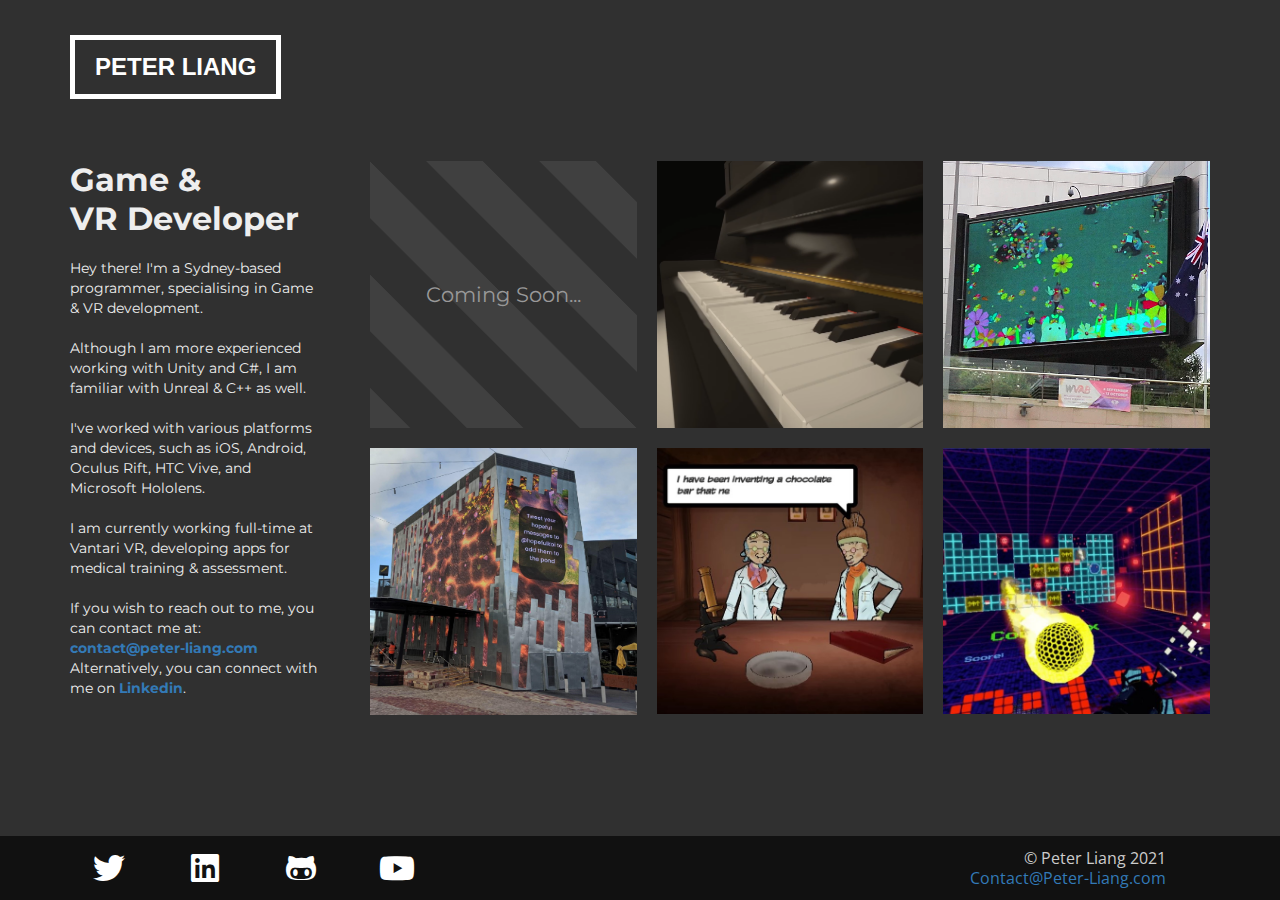
==== index.html @ 6e9f2fab "Index.html Heading now isn't weirdly separated into two parts, but is properly conjoined" ====
<!DOCTYPE html>
<html lang="en">
	<head>
		<meta charset="utf-8">
		<meta http-equiv="X-UA-Compatible" content="IE=edge">
		<meta name="viewport" content="width=device-width, initial-scale=1">
		<meta name="description" content="Homepage">
		<meta name="author" content="Peter Liang">

		<title>Peter Liang - Home</title>

		<!-- Latest compiled and minified CSS -->
		<link rel="stylesheet" href="https://maxcdn.bootstrapcdn.com/bootstrap/3.3.6/css/bootstrap.min.css">

		<!-- Custom CSS -->
		<link rel="stylesheet" href="css/footer.css" type="text/css">
		<link rel="stylesheet" href="css/theme.css" type="text/css">
		<link rel="stylesheet" href="css/index.css" type="text/css">

		<!-- Custom Fonts -->
		<link href='https://fonts.googleapis.com/css?family=Open+Sans:300italic,400italic,600italic,700italic,800italic,400,300,600,700,800' rel='stylesheet' type='text/css'>
		<link href="https://fonts.googleapis.com/css2?family=Montserrat" rel="stylesheet" type='text/css'>
		<link href="https://pro.fontawesome.com/releases/v5.14.0/css/all.css" rel="stylesheet" type="text/css">
		
	</head>
	<body>
		<div id="page-container">
			<div class="main container">
				<div id="top">
					<div id="header-box"><a href="https://peter-liang.com/"><b>PETER LIANG</b></a></div>
				</div>
				<div id="bottom">
					<div id="bottom-left">
						<div id="title">
							<div class="heading"><p><b>Game & VR Developer</b></p></div>
						</div>
						<br>
						<p>Hey there! I'm a Sydney-based programmer, specialising in Game & VR development.</p><br>
						<p>Although I am more experienced working with Unity and C#, I am familiar with Unreal & C++ as well.</p><br>
						<p>I've worked with various platforms and devices, such as iOS, Android, Oculus Rift, HTC Vive, and Microsoft Hololens.</p><br>
						<p>I am currently working full-time at Vantari VR, developing apps for medical training & assessment.</p><br>
						<p>If you wish to reach out to me, you can contact me at:</p>
						<p><b><a href="mailto:contact@peter-liang.com">contact@peter-liang.com</a></b></p>
						<p>Alternatively, you can connect with me on <a href="https://www.linkedin.com/in/catdevpete/"><b>Linkedin</b></a>.</p>
					</div>
					<div id="bottom-right">
						<div class="grid-item" onclick="">
							<a href=""><div class="placeholder"><div class="portfolio-text"><p>Coming Soon...</p></div></div></a>
							<div class="borderline"><div class="darken"><div class="portfolio-text"><p>Coming Soon...</p></div></div></div>
						</div>
						<div class="grid-item" onclick="window.location='pages/unity-midi-piano.html';">
							<a href=""><img src="img/unity-midi-piano/thumbnail.png" alt="Unity MIDI Piano"></a>
							<div class="borderline"><div class="darken"><div class="portfolio-text"><p>Unity MIDI Piano</p></div></div></div>
						</div>
						<div class="grid-item" onclick="window.location='pages/all-our-paradise.html';">
							<a href=""><img src="img/all-our-paradise/thumbnail.png" alt="All Our Paradise"></a>
							<div class="borderline"><div class="darken"><div class="portfolio-text"><p>All Our Paradise</p></div></div></div>
						</div>
						<div class="grid-item" onclick="window.location='pages/o-koi.html';">
							<a href=""><img src="img/o-koi/thumbnail.jpg" alt="Everything is going to be O-Koi"></a>
							<div class="borderline"><div class="darken"><div class="portfolio-text"><p>Everything is going to be O-Koi</p></div></div></div>
						</div>
						<div class="grid-item" onclick="window.location='pages/dr-egg.html';">
							<a href=""><img src="img/dr-egg-adventure-lab/thumbnail.jpg" alt="Dr. Egg Adventure Laboratory"></a>
							<div class="borderline"><div class="darken"><div class="portfolio-text"><p>Dr. Egg Adventure Laboratory</p></div></div></div>
						</div>
						<div class="grid-item" onclick="window.location='pages/super-pixel-smash.html';">
							<a href=""><img src="img/super-pixel-smash/thumbnail.jpg" alt="Super Pixel Smash"></a>
							<div class="borderline"><div class="darken"><div class="portfolio-text"><p>Super Pixel Smash</p></div></div></div>
						</div>
					</div>
				</div>
			</div>

			<!-- Footer -->
			<div class="footer container col-sm-12">
				<div class="row">
					<div class="col-xs-12 col-sm-8">
						<ul class="list-inline">
							<li>
								<a href="https://twitter.com/catdevpete">
									<span class="fa-stack fa-lg">
										<i class="fab fa-twitter fa-stack-1x fa-inverse"></i>
									</span>
								</a>
							</li>
							<li>
								<a href="https://www.linkedin.com/in/catdevpete/">
									<span class="fa-stack fa-lg">
										<i class="fab fa-linkedin fa-stack-1x fa-inverse"></i>
									</span>
								</a>
							</li>
							<li>
								<a href="https://github.com/catdevpete">
									<span class="fa-stack fa-lg">
										<i class="fab fa-github-alt fa-stack-1x fa-inverse"></i>
									</span>
								</a>
							</li>
							<li>
								<a href="https://www.youtube.com/channel/UCBRdVXiPVVhabqQCL9CwS6g">
									<span class="fa-stack fa-lg">
										<i class="fab fa-youtube fa-stack-1x fa-inverse"></i>
									</span>
								</a>
							</li>
						</ul>
					</div>
			
					<div class="col-xs-12 col-sm-4 copyright">
						<p>&copy; Peter Liang 2021</p>
						<p><a href="mailto:contact@peter-liang.com">Contact@Peter-Liang.com</a></p>
					</div>
				</div>
			</div>

		</div>
	</body>
</html>
---- css/footer.css ----
/* -------------------------------------------------------------------------------- */

/*	12. Footer
/* -------------------------------------------------------------------------------- */

.footer {
	margin-top: 5%;
	width: 100%;
	padding: 0 5% 0 5%;
	background-color: #111;
}

.footer .row {
	display: flex;
	align-items: center;
}

.footer .list-inline {
	display: inline-block;
	text-align: left;
	font-size: 24px;
}

.footer .fa {
	color: #ccc;
}

.footer ul, p {
	margin: 0 0 !important;
}

.copyright {
	margin-right: 50px;
	font-family: Lato, "open sans", 'Helvetica Neue', Arial, sans-serif;
	text-align: right;
	color: #ccc;
}

.copyright p {
	line-height: 20px;
	font-size: 16px;
}

@media (max-width: 900px) {
	.footer {
		padding: 0 0 0 0;
	}
	.footer .list-inline {
		display: inline-block;
		text-align: center;
		font-size: 20px;
		width: 100%;
	}
	.copyright {
		margin-right: 0;
		text-align: center;
	}
	.footer .row {
		text-align: center;
	}
}

@media (max-width: 767px) {
	.footer .row {
		display: unset;
		align-items: unset;
	}
}
---- css/theme.css ----
html {
	-ms-text-size-adjust: 100%;
	-webkit-text-size-adjust: 100%;
}

body {
	background-color: #303030;
	-ms-overflow-style: none;
	scrollbar-width: none;
}

body::-webkit-scrollbar {
	display: none;
}

@media only screen and (min-width: 986px) {
	#top {
		padding-top: 15px;
	}
}

#bottom {
	color: #eeeeee;
	font-family: 'Montserrat', 'Open Sans', 'Helvetica Neue', Arial, sans-serif;
}

.container {
	color: #dedede;
	font-family: 'Montserrat', 'Open Sans', 'Helvetica Neue', Arial, sans-serif;
}

#header-box a {
	font-family: 'open-sans', 'Helvetica Neue', Arial, sans-serif;
	font-size: 24px;
	text-decoration: none;
	color: white;
	display: inline-block;
	border-style: solid;
	border-width: 5px;
	border-color: white;
	margin-top: 20px;
	padding: 10px 20px;
	-webkit-transition: color 0.5s ease;
	-moz-transition: color 0.5s ease;
	-o-transition: color 0.5s ease;
	-ms-transition: color 0.5s ease;
	transition: color 0.5s ease;
	-webkit-transition: background-color 0.5s ease;
	-moz-transition: background-color 0.5s ease;
	-o-transition: background-color 0.5s ease;
	-ms-transition: background-color 0.5s ease;
	transition: background-color 0.5s ease;
}

#header-box a:hover {
	background: white;
	color: #303030;
}

.heading {
	font-size: 32px;
	line-height: 120%;
}

.grid-item, .portfolio-item {
	display: grid;
	cursor: pointer;
}

.grid-item a, .darken, .borderline, .portfolio-text {
	grid-area: 1 / 1;
}

.portfolio-item a, .darken, .borderline, .portfolio-text {
	grid-area: 1 / 1;
}

.portfolio-item {
	width: 100%;
	height: 157.5px;
}

.portfolio-item img {
	width: 100%;
	height: 157.5px;
	object-fit: cover;
}

.placeholder {
	width: 100%;
	height: 100%;
	color: white;
	background-image: linear-gradient(45deg, #303030 25%, #404040 25%, #404040 50%, #303030 50%, #303030 75%, #404040 75%, #404040 100%);
	background-size: 113.14px 113.14px;
}

.placeholder .portfolio-text p {
	color: #999999;
	text-decoration: none;
}

.darken {
	width: 100%;
	height: 100%;
	background-color: rgba(48, 48, 48, .75);
}

.portfolio-text {
	width: 100%;
	height: 100%;
}

.portfolio-text p {
	width: 100%;
	height: 100%;
	display: flex;
	justify-content: center;
	align-items: center;
	text-align: center;
	font-size: 1.5em;
	font-family: 'Montserrat', 'Lucida Sans', 'Lucida Sans Regular', 'Lucida Grande', 'Lucida Sans Unicode', Geneva, Verdana, sans-serif;
	padding: 10%;
}

.borderline {
	width: 100%;
	height: 100%;
	opacity: 0;
	border-style: solid;
	border-width: 3px;
	border-color: white;
	-webkit-transition: opacity 0.5s ease;
	-moz-transition: opacity 0.5s ease;
	-o-transition: opacity 0.5s ease;
	-ms-transition: opacity 0.5s ease;
	transition: opacity .5s ease;
}

.borderline:hover {
	opacity: 1;
}

@media only screen and (max-width: 985px) {
	#top {
		width: 100%;
		text-align: center;
	}
	#header-box a {
		display: inline-block;
	}
	#title {
		display: grid;
		grid-gap: 0;
		grid-template-columns: repeat(2, 1fr);
	}
	.heading {
		text-align: center;
	}
}

.customcontrols {
	font-size: 0;
}

.customcontrols figcaption {
	background: rgba(0, 0, 0, 0.6);
	display: none;
	color: #fff;
	padding: .5em;
	position: relative;
	top: -4.4rem;
	text-align: right;
	margin-bottom: -4.4rem;
}

.customcontrols figcaption a {
	text-decoration: none;
	font-size: 3.1rem;
	color: #fff;
	display: flex;
	justify-content: center;
	align-items: center;
	text-align: center;
}
---- css/index.css ----
.footer {
	position: absolute;
	bottom: 0;
}

#page-container {
	position: relative;
	min-height: 100vh;
}

.main {
	padding-bottom: 10rem;
}

#top img {
	width: 100px;
	height: 100px;
}

#top h1 {
	font-weight: 700;
}

#bottom {
	margin-top: 62px;
}

#bottom-left {
	width: 300px;
	float: left;
}

#bottom-right {
	width: 100% - 300px;
}

.grid-item {
	margin-bottom: 2rem;
}

.grid-item img {
	width: 100%;
	overflow: hidden;
}

@media only screen and (min-width: 768px) {
	#bottom-right {
		display: grid;
		grid-gap: 2rem;
		grid-template-columns: repeat(2, 1fr);
	}
	.grid-item {
		margin-bottom: 0;
	}
}

@media only screen and (max-width: 985px) {
	#bottom-right {
		clear: both;
	}
}

@media only screen and (min-width: 986px) {
	#bottom-left {
		padding-right: 50px;
	}
	#bottom-right {
		display: grid;
		grid-gap: 2rem;
		grid-template-columns: repeat(2, 1fr);
	}
	.grid-item {
		margin: 0;
	}
}

@media only screen and (max-width: 985px) {
	#bottom-left {
		width: 100%;
		margin-bottom: 20px;
	}
}

@media only screen and (min-width: 1150px) {
	#bottom-right {
		display: grid;
		grid-gap: 2rem;
		grid-template-columns: repeat(3, 1fr);
	}
	.grid-item {
		margin: 0;
	}
}
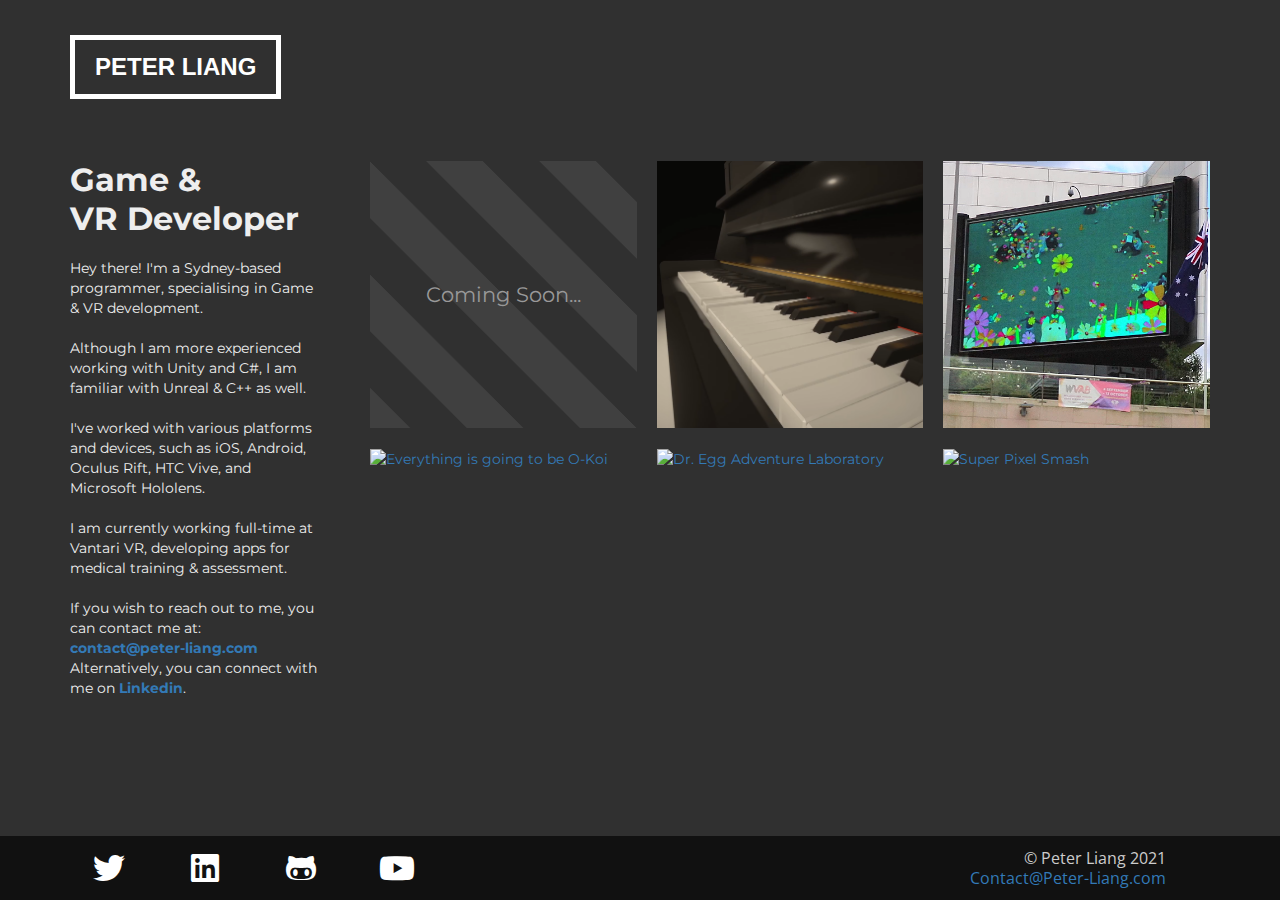
==== commit 318a0b1c: "Added modals, converted jpg images to png, and changed top button to point to index.html again" ====
--- a/index.html
+++ b/index.html
@@ -27,13 +27,11 @@
 		<div id="page-container">
 			<div class="main container">
 				<div id="top">
-					<div id="header-box"><a href="https://peter-liang.com/"><b>PETER LIANG</b></a></div>
+					<div id="header-box"><a href="index.html"><b>PETER LIANG</b></a></div>
 				</div>
 				<div id="bottom">
 					<div id="bottom-left">
-						<div id="title">
-							<div class="heading"><p><b>Game & VR Developer</b></p></div>
-						</div>
+						<div class="heading"><p><b>Game & VR Developer</b></p></div>
 						<br>
 						<p>Hey there! I'm a Sydney-based programmer, specialising in Game & VR development.</p><br>
 						<p>Although I am more experienced working with Unity and C#, I am familiar with Unreal & C++ as well.</p><br>
@@ -57,15 +55,15 @@
 							<div class="borderline"><div class="darken"><div class="portfolio-text"><p>All Our Paradise</p></div></div></div>
 						</div>
 						<div class="grid-item" onclick="window.location='pages/o-koi.html';">
-							<a href=""><img src="img/o-koi/thumbnail.jpg" alt="Everything is going to be O-Koi"></a>
+							<a href=""><img src="img/o-koi/thumbnail.png" alt="Everything is going to be O-Koi"></a>
 							<div class="borderline"><div class="darken"><div class="portfolio-text"><p>Everything is going to be O-Koi</p></div></div></div>
 						</div>
 						<div class="grid-item" onclick="window.location='pages/dr-egg.html';">
-							<a href=""><img src="img/dr-egg-adventure-lab/thumbnail.jpg" alt="Dr. Egg Adventure Laboratory"></a>
+							<a href=""><img src="img/dr-egg-adventure-lab/thumbnail.png" alt="Dr. Egg Adventure Laboratory"></a>
 							<div class="borderline"><div class="darken"><div class="portfolio-text"><p>Dr. Egg Adventure Laboratory</p></div></div></div>
 						</div>
 						<div class="grid-item" onclick="window.location='pages/super-pixel-smash.html';">
-							<a href=""><img src="img/super-pixel-smash/thumbnail.jpg" alt="Super Pixel Smash"></a>
+							<a href=""><img src="img/super-pixel-smash/thumbnail.png" alt="Super Pixel Smash"></a>
 							<div class="borderline"><div class="darken"><div class="portfolio-text"><p>Super Pixel Smash</p></div></div></div>
 						</div>
 					</div>
--- a/css/theme.css
+++ b/css/theme.css
@@ -148,14 +148,38 @@
 	#header-box a {
 		display: inline-block;
 	}
-	#title {
-		display: grid;
-		grid-gap: 0;
-		grid-template-columns: repeat(2, 1fr);
-	}
 	.heading {
+		width: 100%;
+	}
+	.heading p {
 		text-align: center;
 	}
+}
+
+.modal {
+	text-align: center;
+}
+
+.modal:before {
+	display: inline-block;
+	vertical-align: middle;
+	content: " ";
+	height: 100%;
+}
+
+.modal-dialog {
+	display: inline-block;
+	text-align: left;
+	vertical-align: middle;
+	width: 70%;
+}
+
+.modal-body {
+	width: 100%;
+}
+
+.modal-body img {
+	width: 100%;
 }
 
 .customcontrols {
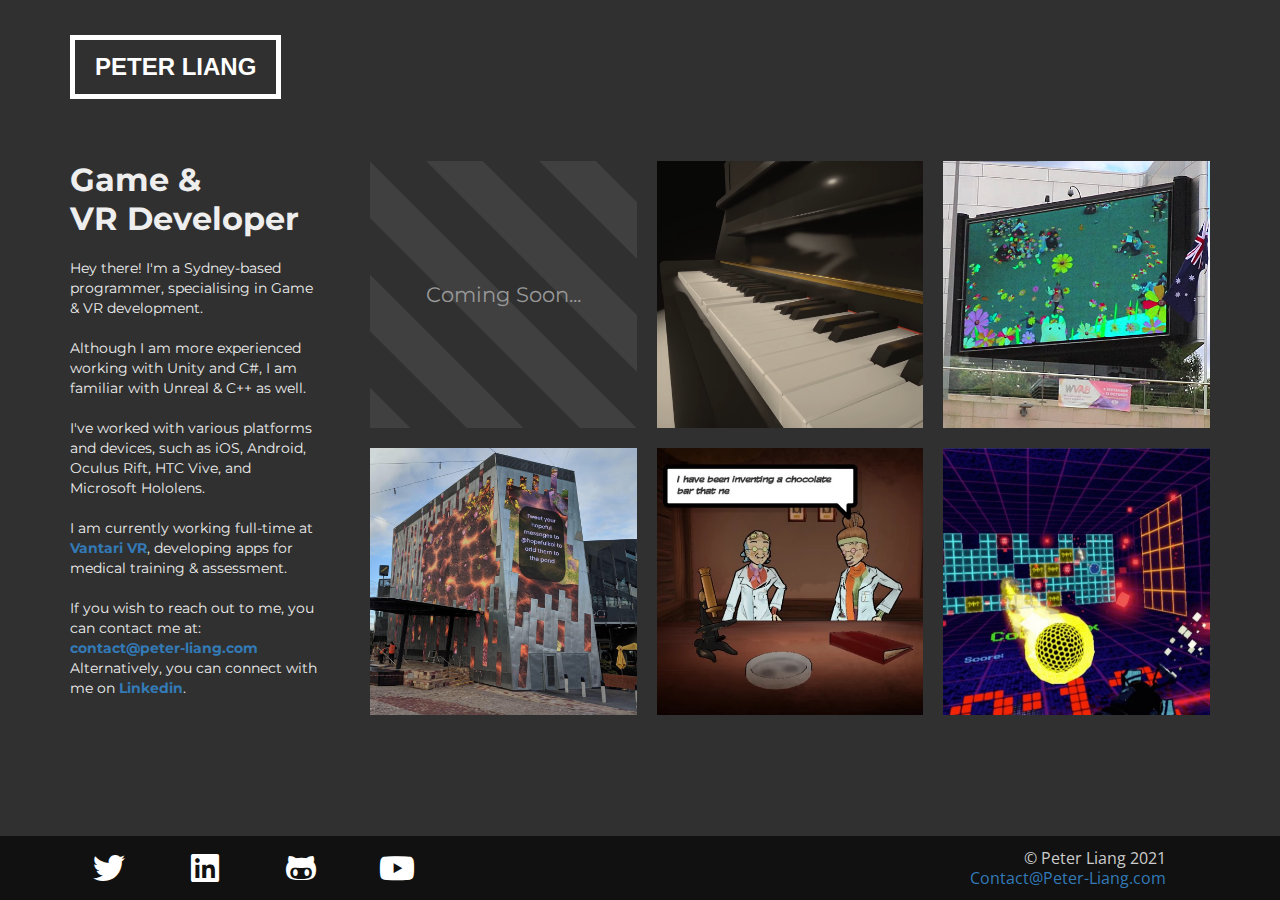
==== commit 65f9405d: "Made vantari vr text in index.html into a url" ====
--- a/index.html
+++ b/index.html
@@ -36,7 +36,7 @@
 						<p>Hey there! I'm a Sydney-based programmer, specialising in Game & VR development.</p><br>
 						<p>Although I am more experienced working with Unity and C#, I am familiar with Unreal & C++ as well.</p><br>
 						<p>I've worked with various platforms and devices, such as iOS, Android, Oculus Rift, HTC Vive, and Microsoft Hololens.</p><br>
-						<p>I am currently working full-time at Vantari VR, developing apps for medical training & assessment.</p><br>
+						<p>I am currently working full-time at <a href="https://www.vantarivr.com.au/"><b>Vantari VR</b></a>, developing apps for medical training & assessment.</p><br>
 						<p>If you wish to reach out to me, you can contact me at:</p>
 						<p><b><a href="mailto:contact@peter-liang.com">contact@peter-liang.com</a></b></p>
 						<p>Alternatively, you can connect with me on <a href="https://www.linkedin.com/in/catdevpete/"><b>Linkedin</b></a>.</p>
--- a/css/theme.css
+++ b/css/theme.css
@@ -180,29 +180,4 @@
 
 .modal-body img {
 	width: 100%;
-}
-
-.customcontrols {
-	font-size: 0;
-}
-
-.customcontrols figcaption {
-	background: rgba(0, 0, 0, 0.6);
-	display: none;
-	color: #fff;
-	padding: .5em;
-	position: relative;
-	top: -4.4rem;
-	text-align: right;
-	margin-bottom: -4.4rem;
-}
-
-.customcontrols figcaption a {
-	text-decoration: none;
-	font-size: 3.1rem;
-	color: #fff;
-	display: flex;
-	justify-content: center;
-	align-items: center;
-	text-align: center;
 }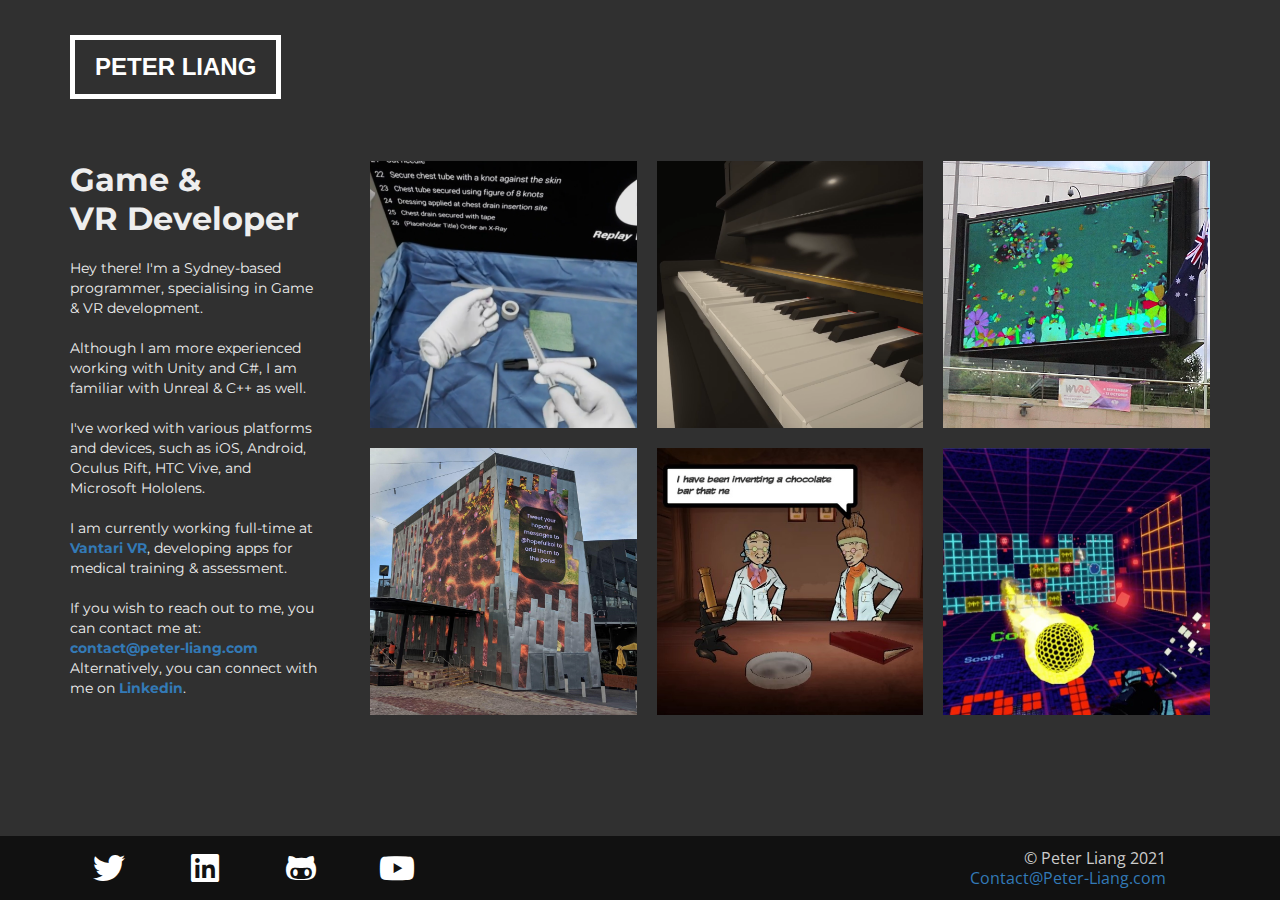
==== commit 34e253a7: "Added vantari project" ====
--- a/index.html
+++ b/index.html
@@ -8,6 +8,7 @@
 		<meta name="author" content="Peter Liang">
 
 		<title>Peter Liang - Home</title>
+		<link rel="icon" type="image/png" href="img/catdevpete-icon.png">
 
 		<!-- Latest compiled and minified CSS -->
 		<link rel="stylesheet" href="https://maxcdn.bootstrapcdn.com/bootstrap/3.3.6/css/bootstrap.min.css">
@@ -42,9 +43,9 @@
 						<p>Alternatively, you can connect with me on <a href="https://www.linkedin.com/in/catdevpete/"><b>Linkedin</b></a>.</p>
 					</div>
 					<div id="bottom-right">
-						<div class="grid-item" onclick="">
-							<a href=""><div class="placeholder"><div class="portfolio-text"><p>Coming Soon...</p></div></div></a>
-							<div class="borderline"><div class="darken"><div class="portfolio-text"><p>Coming Soon...</p></div></div></div>
+						<div class="grid-item" onclick="window.location='pages/vantari.html';">
+							<a href=""><img src="img/vantari/thumbnail.png" alt="Vantari VR"></a>
+							<div class="borderline"><div class="darken"><div class="portfolio-text"><p>Vantari VR</p></div></div></div>
 						</div>
 						<div class="grid-item" onclick="window.location='pages/unity-midi-piano.html';">
 							<a href=""><img src="img/unity-midi-piano/thumbnail.png" alt="Unity MIDI Piano"></a>
--- a/css/index.css
+++ b/css/index.css
@@ -54,6 +54,12 @@
 	}
 }
 
+@media only screen and (max-width: 767px) {
+	.main {
+		padding-bottom: 130px;
+	}
+}
+
 @media only screen and (max-width: 985px) {
 	#bottom-right {
 		clear: both;
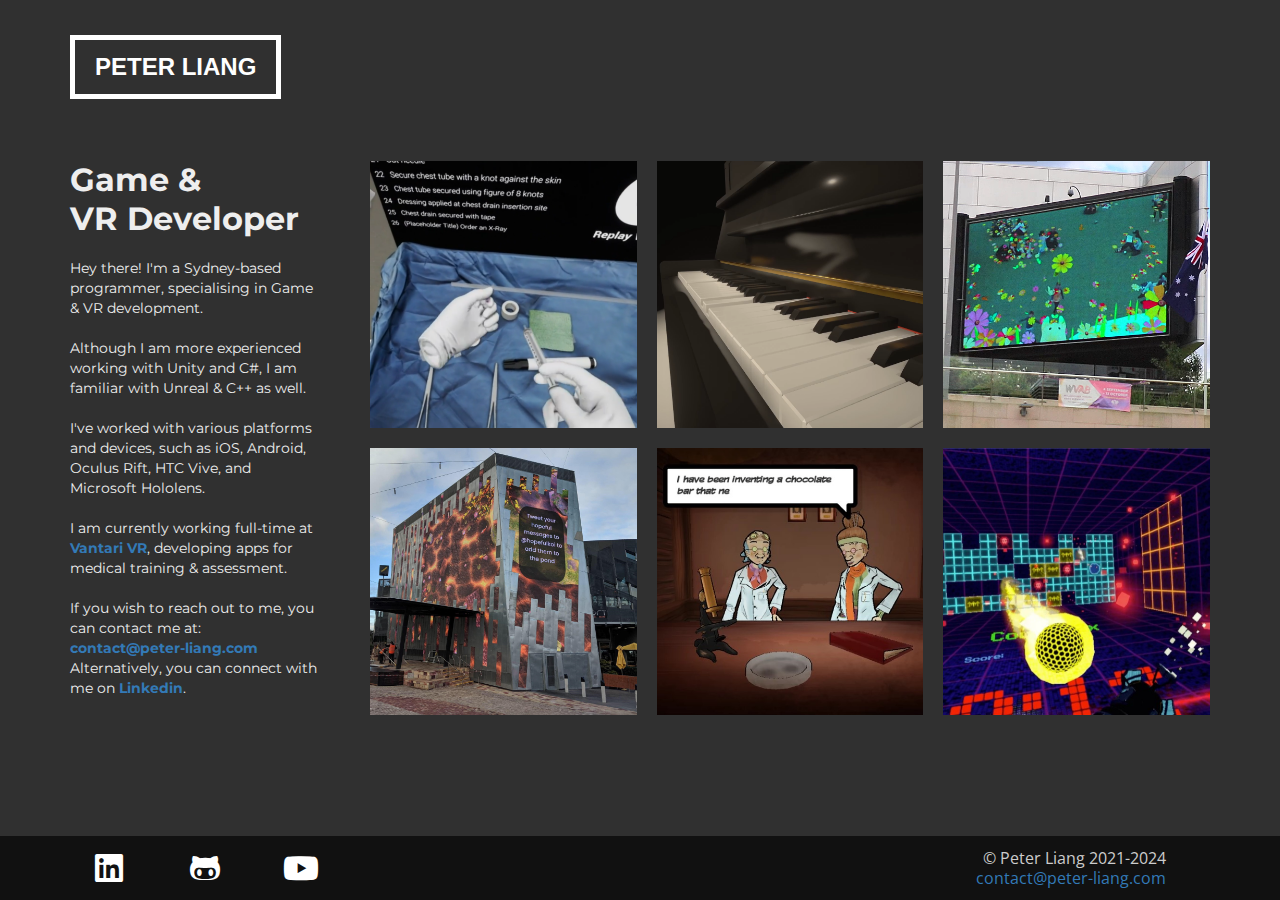
==== commit cd45d1a0: "Updating website for 2024, converting video links to use embedded from youtube." ====
--- a/index.html
+++ b/index.html
@@ -6,6 +6,12 @@
 		<meta name="viewport" content="width=device-width, initial-scale=1">
 		<meta name="description" content="Homepage">
 		<meta name="author" content="Peter Liang">
+
+		<meta property="og:image" content="img/website-thumbnail.png" />
+		<meta property="og:type" content="website" />
+		<meta property="og:url" content="https://peter-liang.com/" />
+		<meta property="og:title" content="Peter Liang - Home" />
+		<meta property="og:description" content="Homepage" />
 
 		<title>Peter Liang - Home</title>
 		<link rel="icon" type="image/png" href="img/catdevpete-icon.png">
@@ -43,29 +49,41 @@
 						<p>Alternatively, you can connect with me on <a href="https://www.linkedin.com/in/catdevpete/"><b>Linkedin</b></a>.</p>
 					</div>
 					<div id="bottom-right">
-						<div class="grid-item" onclick="window.location='pages/vantari.html';">
-							<a href=""><img src="img/vantari/thumbnail.png" alt="Vantari VR"></a>
-							<div class="borderline"><div class="darken"><div class="portfolio-text"><p>Vantari VR</p></div></div></div>
+						<div class="grid-item">
+							<a href="pages/vantari.html">
+								<img src="img/vantari/thumbnail.png" alt="Vantari VR">
+								<div class="borderline"><div class="darken"><div class="portfolio-text"><p>Vantari VR</p></div></div></div>
+							</a>
 						</div>
-						<div class="grid-item" onclick="window.location='pages/unity-midi-piano.html';">
-							<a href=""><img src="img/unity-midi-piano/thumbnail.png" alt="Unity MIDI Piano"></a>
-							<div class="borderline"><div class="darken"><div class="portfolio-text"><p>Unity MIDI Piano</p></div></div></div>
+						<div class="grid-item">
+							<a href="pages/unity-midi-piano.html">
+								<img src="img/unity-midi-piano/thumbnail.png" alt="Unity MIDI Piano">
+								<div class="borderline"><div class="darken"><div class="portfolio-text"><p>Unity MIDI Piano</p></div></div></div>
+							</a>
 						</div>
-						<div class="grid-item" onclick="window.location='pages/all-our-paradise.html';">
-							<a href=""><img src="img/all-our-paradise/thumbnail.png" alt="All Our Paradise"></a>
-							<div class="borderline"><div class="darken"><div class="portfolio-text"><p>All Our Paradise</p></div></div></div>
+						<div class="grid-item">
+							<a href="pages/all-our-paradise.html">
+								<img src="img/all-our-paradise/thumbnail.png" alt="All Our Paradise">
+								<div class="borderline"><div class="darken"><div class="portfolio-text"><p>All Our Paradise</p></div></div></div>
+							</a>
 						</div>
-						<div class="grid-item" onclick="window.location='pages/o-koi.html';">
-							<a href=""><img src="img/o-koi/thumbnail.png" alt="Everything is going to be O-Koi"></a>
-							<div class="borderline"><div class="darken"><div class="portfolio-text"><p>Everything is going to be O-Koi</p></div></div></div>
+						<div class="grid-item">
+							<a href="pages/o-koi.html">
+								<img src="img/o-koi/thumbnail.png" alt="Everything is going to be O-Koi">
+								<div class="borderline"><div class="darken"><div class="portfolio-text"><p>Everything is going to be O-Koi</p></div></div></div>
+							</a>
 						</div>
-						<div class="grid-item" onclick="window.location='pages/dr-egg.html';">
-							<a href=""><img src="img/dr-egg-adventure-lab/thumbnail.png" alt="Dr. Egg Adventure Laboratory"></a>
-							<div class="borderline"><div class="darken"><div class="portfolio-text"><p>Dr. Egg Adventure Laboratory</p></div></div></div>
+						<div class="grid-item">
+							<a href="pages/dr-egg.html">
+								<img src="img/dr-egg-adventure-lab/thumbnail.png" alt="Dr. Egg Adventure Laboratory">
+								<div class="borderline"><div class="darken"><div class="portfolio-text"><p>Dr. Egg Adventure Laboratory</p></div></div></div>
+							</a>
 						</div>
-						<div class="grid-item" onclick="window.location='pages/super-pixel-smash.html';">
-							<a href=""><img src="img/super-pixel-smash/thumbnail.png" alt="Super Pixel Smash"></a>
-							<div class="borderline"><div class="darken"><div class="portfolio-text"><p>Super Pixel Smash</p></div></div></div>
+						<div class="grid-item">
+							<a href="pages/super-pixel-smash.html">
+								<img src="img/super-pixel-smash/thumbnail.png" alt="Super Pixel Smash">
+								<div class="borderline"><div class="darken"><div class="portfolio-text"><p>Super Pixel Smash</p></div></div></div>
+							</a>
 						</div>
 					</div>
 				</div>
@@ -76,13 +94,6 @@
 				<div class="row">
 					<div class="col-xs-12 col-sm-8">
 						<ul class="list-inline">
-							<li>
-								<a href="https://twitter.com/catdevpete">
-									<span class="fa-stack fa-lg">
-										<i class="fab fa-twitter fa-stack-1x fa-inverse"></i>
-									</span>
-								</a>
-							</li>
 							<li>
 								<a href="https://www.linkedin.com/in/catdevpete/">
 									<span class="fa-stack fa-lg">
@@ -108,8 +119,8 @@
 					</div>
 			
 					<div class="col-xs-12 col-sm-4 copyright">
-						<p>&copy; Peter Liang 2021</p>
-						<p><a href="mailto:contact@peter-liang.com">Contact@Peter-Liang.com</a></p>
+						<p>&copy; Peter Liang 2021-2024</p>
+						<p><a href="mailto:contact@peter-liang.com">contact@peter-liang.com</a></p>
 					</div>
 				</div>
 			</div>
--- a/css/theme.css
+++ b/css/theme.css
@@ -62,16 +62,31 @@
 	line-height: 120%;
 }
 
-.grid-item, .portfolio-item {
+.grid-item a {
 	display: grid;
-	cursor: pointer;
+	text-decoration: none;
+	color: #dedede;
 }
 
-.grid-item a, .darken, .borderline, .portfolio-text {
+.portfolio-item a {
+	display: grid;
+	text-decoration: none;
+	color: #dedede;
+}
+
+.grid-item img {
+	pointer-events: none;
+}
+
+.portfolio-item img {
+	pointer-events: none;
+}
+
+.grid-item img, .darken, .borderline, .portfolio-text {
 	grid-area: 1 / 1;
 }
 
-.portfolio-item a, .darken, .borderline, .portfolio-text {
+.portfolio-item img, .darken, .borderline, .portfolio-text {
 	grid-area: 1 / 1;
 }
 
